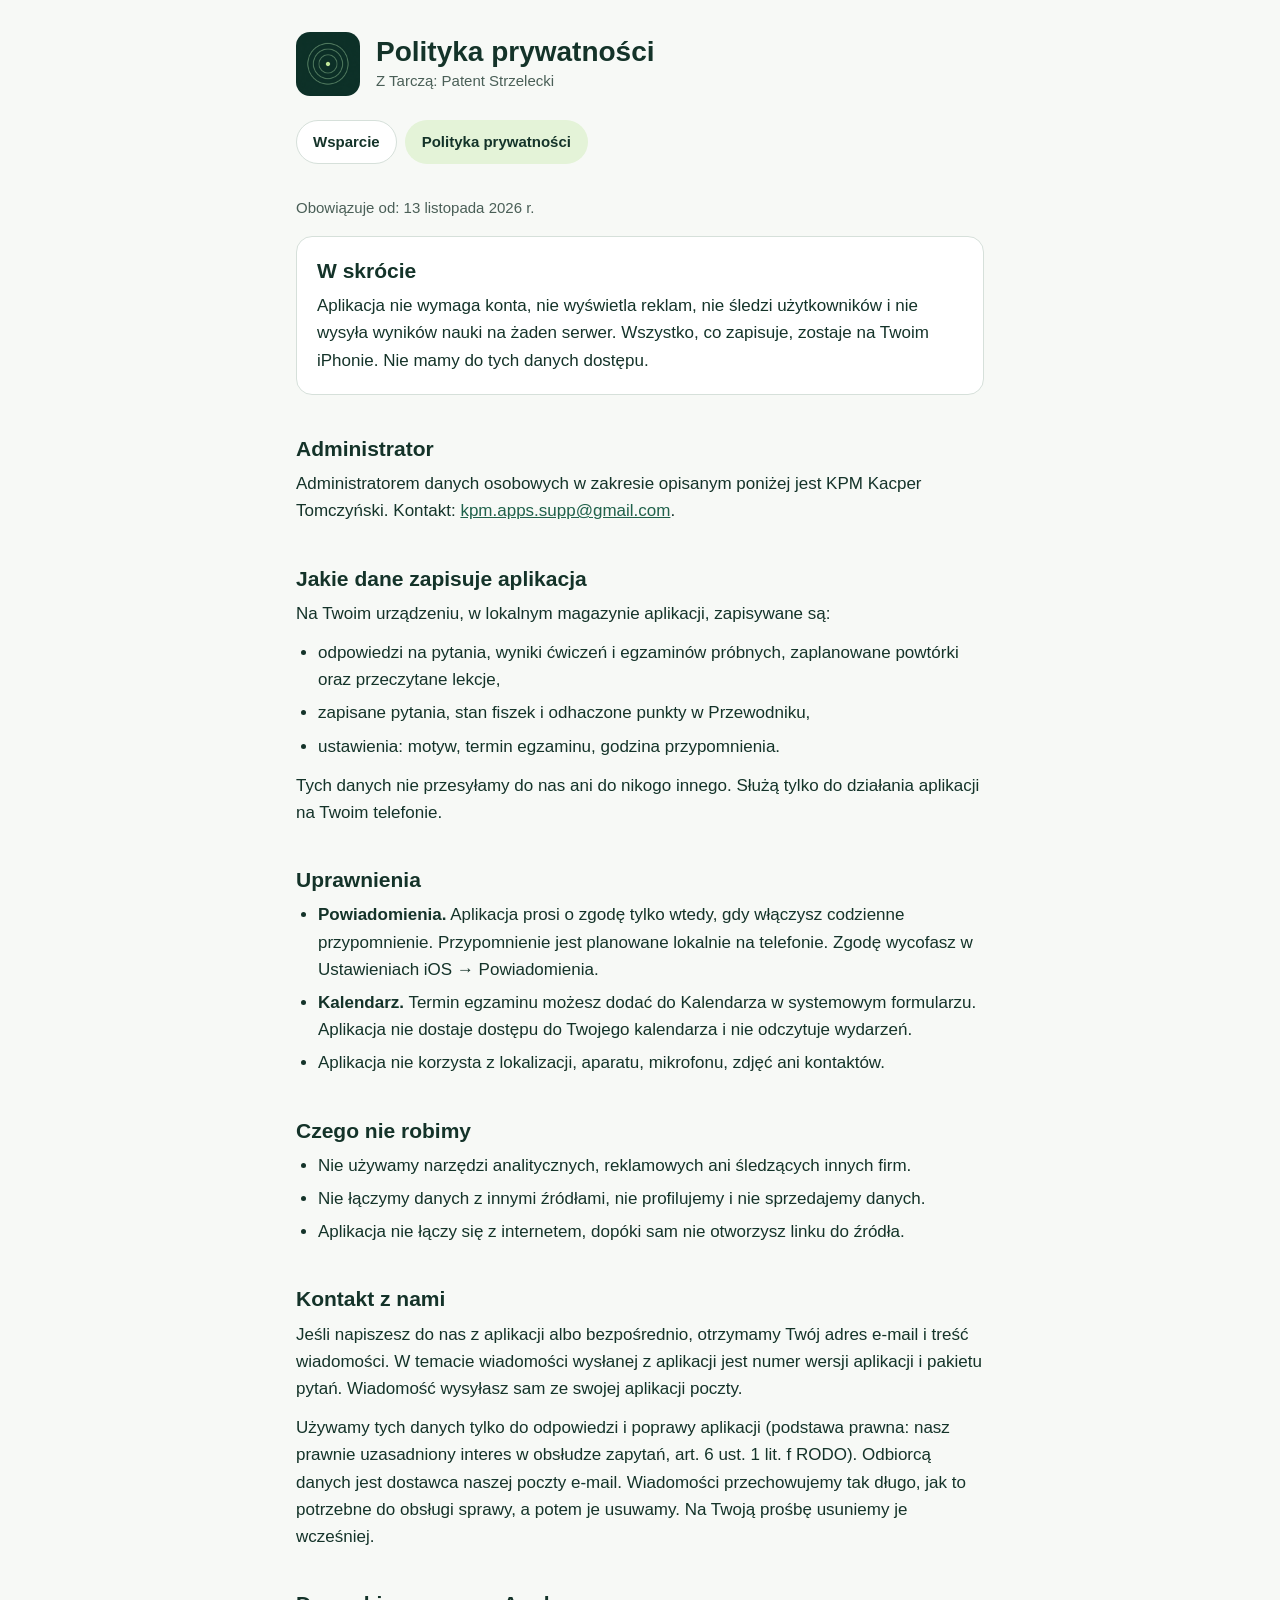
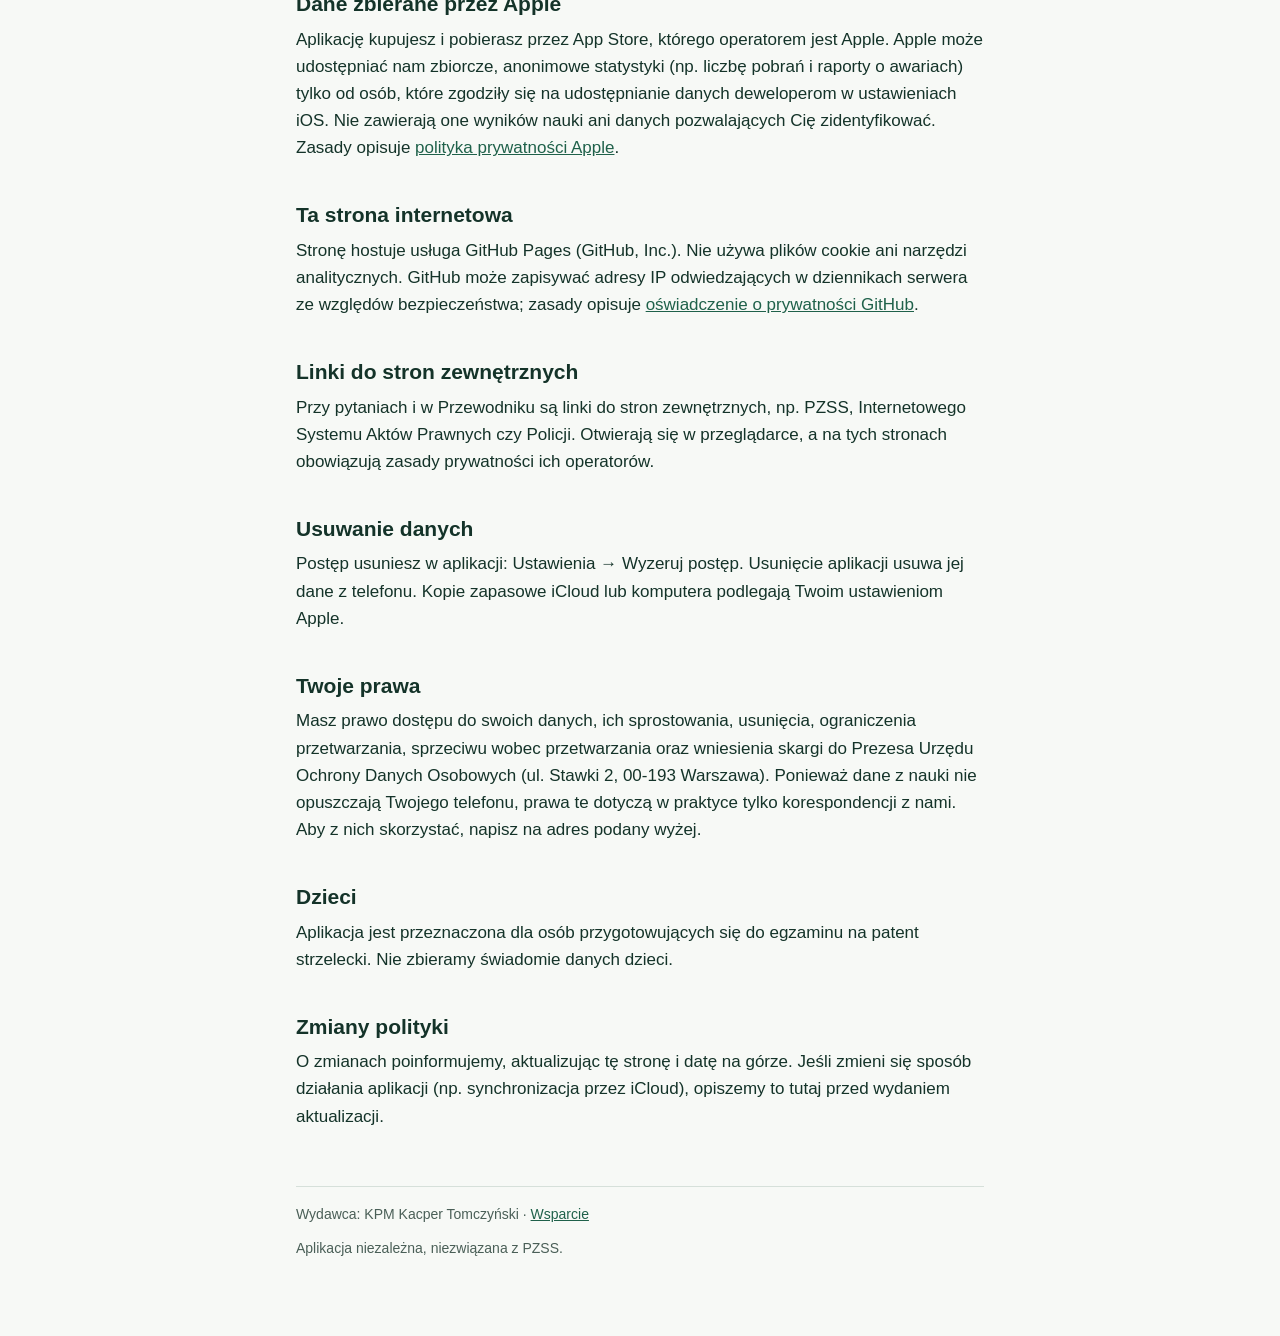
==== polityka-prywatnosci.html @ 6853750d "Add files via upload" ====
<!doctype html>
<html lang="pl">
<head>
  <meta charset="utf-8">
  <meta name="viewport" content="width=device-width, initial-scale=1">
  <title>Polityka prywatności · Z Tarczą</title>
  <meta name="description" content="Polityka prywatności aplikacji Z Tarczą: Patent Strzelecki.">
  <link rel="icon" href="ikona.png">
  <link rel="apple-touch-icon" href="ikona.png">
  <link rel="stylesheet" href="style.css">
</head>
<body>
<div class="wrap">
  <header>
    <img src="ikona.png" alt="">
    <div>
      <h1>Polityka prywatności</h1>
      <p>Z Tarczą: Patent Strzelecki</p>
    </div>
  </header>

  <nav aria-label="Strony">
    <a href="./">Wsparcie</a>
    <a href="polityka-prywatnosci.html" aria-current="page">Polityka prywatności</a>
  </nav>

  <main>
    <p class="meta">Obowiązuje od: 13 listopada 2026 r.</p>

    <section class="card" aria-labelledby="skrot">
      <h2 id="skrot" style="margin-top:0">W skrócie</h2>
      <p>Aplikacja nie wymaga konta, nie wyświetla reklam, nie śledzi użytkowników i nie wysyła wyników nauki na żaden serwer. Wszystko, co zapisuje, zostaje na Twoim iPhonie. Nie mamy do tych danych dostępu.</p>
    </section>

    <h2>Administrator</h2>
    <p>Administratorem danych osobowych w zakresie opisanym poniżej jest KPM Kacper Tomczyński. Kontakt: <a href="mailto:kpm.apps.supp@gmail.com">kpm.apps.supp@gmail.com</a>.</p>

    <h2>Jakie dane zapisuje aplikacja</h2>
    <p>Na Twoim urządzeniu, w lokalnym magazynie aplikacji, zapisywane są:</p>
    <ul>
      <li>odpowiedzi na pytania, wyniki ćwiczeń i egzaminów próbnych, zaplanowane powtórki oraz przeczytane lekcje,</li>
      <li>zapisane pytania, stan fiszek i odhaczone punkty w Przewodniku,</li>
      <li>ustawienia: motyw, termin egzaminu, godzina przypomnienia.</li>
    </ul>
    <p>Tych danych nie przesyłamy do nas ani do nikogo innego. Służą tylko do działania aplikacji na Twoim telefonie.</p>

    <h2>Uprawnienia</h2>
    <ul>
      <li><strong>Powiadomienia.</strong> Aplikacja prosi o zgodę tylko wtedy, gdy włączysz codzienne przypomnienie. Przypomnienie jest planowane lokalnie na telefonie. Zgodę wycofasz w Ustawieniach iOS → Powiadomienia.</li>
      <li><strong>Kalendarz.</strong> Termin egzaminu możesz dodać do Kalendarza w systemowym formularzu. Aplikacja nie dostaje dostępu do Twojego kalendarza i nie odczytuje wydarzeń.</li>
      <li>Aplikacja nie korzysta z lokalizacji, aparatu, mikrofonu, zdjęć ani kontaktów.</li>
    </ul>

    <h2>Czego nie robimy</h2>
    <ul>
      <li>Nie używamy narzędzi analitycznych, reklamowych ani śledzących innych firm.</li>
      <li>Nie łączymy danych z innymi źródłami, nie profilujemy i nie sprzedajemy danych.</li>
      <li>Aplikacja nie łączy się z internetem, dopóki sam nie otworzysz linku do źródła.</li>
    </ul>

    <h2>Kontakt z nami</h2>
    <p>Jeśli napiszesz do nas z aplikacji albo bezpośrednio, otrzymamy Twój adres e-mail i treść wiadomości. W temacie wiadomości wysłanej z aplikacji jest numer wersji aplikacji i pakietu pytań. Wiadomość wysyłasz sam ze swojej aplikacji poczty.</p>
    <p>Używamy tych danych tylko do odpowiedzi i poprawy aplikacji (podstawa prawna: nasz prawnie uzasadniony interes w obsłudze zapytań, art. 6 ust. 1 lit. f RODO). Odbiorcą danych jest dostawca naszej poczty e-mail. Wiadomości przechowujemy tak długo, jak to potrzebne do obsługi sprawy, a potem je usuwamy. Na Twoją prośbę usuniemy je wcześniej.</p>

    <h2>Dane zbierane przez Apple</h2>
    <p>Aplikację kupujesz i pobierasz przez App Store, którego operatorem jest Apple. Apple może udostępniać nam zbiorcze, anonimowe statystyki (np. liczbę pobrań i raporty o awariach) tylko od osób, które zgodziły się na udostępnianie danych deweloperom w ustawieniach iOS. Nie zawierają one wyników nauki ani danych pozwalających Cię zidentyfikować. Zasady opisuje <a href="https://www.apple.com/pl/legal/privacy/">polityka prywatności Apple</a>.</p>

    <h2>Ta strona internetowa</h2>
    <p>Stronę hostuje usługa GitHub Pages (GitHub, Inc.). Nie używa plików cookie ani narzędzi analitycznych. GitHub może zapisywać adresy IP odwiedzających w dziennikach serwera ze względów bezpieczeństwa; zasady opisuje <a href="https://docs.github.com/en/site-policy/privacy-policies/github-general-privacy-statement">oświadczenie o prywatności GitHub</a>.</p>

    <h2>Linki do stron zewnętrznych</h2>
    <p>Przy pytaniach i w Przewodniku są linki do stron zewnętrznych, np. PZSS, Internetowego Systemu Aktów Prawnych czy Policji. Otwierają się w przeglądarce, a na tych stronach obowiązują zasady prywatności ich operatorów.</p>

    <h2>Usuwanie danych</h2>
    <p>Postęp usuniesz w aplikacji: Ustawienia → Wyzeruj postęp. Usunięcie aplikacji usuwa jej dane z telefonu. Kopie zapasowe iCloud lub komputera podlegają Twoim ustawieniom Apple.</p>

    <h2>Twoje prawa</h2>
    <p>Masz prawo dostępu do swoich danych, ich sprostowania, usunięcia, ograniczenia przetwarzania, sprzeciwu wobec przetwarzania oraz wniesienia skargi do Prezesa Urzędu Ochrony Danych Osobowych (ul. Stawki 2, 00-193 Warszawa). Ponieważ dane z nauki nie opuszczają Twojego telefonu, prawa te dotyczą w praktyce tylko korespondencji z nami. Aby z nich skorzystać, napisz na adres podany wyżej.</p>

    <h2>Dzieci</h2>
    <p>Aplikacja jest przeznaczona dla osób przygotowujących się do egzaminu na patent strzelecki. Nie zbieramy świadomie danych dzieci.</p>

    <h2>Zmiany polityki</h2>
    <p>O zmianach poinformujemy, aktualizując tę stronę i datę na górze. Jeśli zmieni się sposób działania aplikacji (np. synchronizacja przez iCloud), opiszemy to tutaj przed wydaniem aktualizacji.</p>
  </main>

  <footer>
    <p>Wydawca: KPM Kacper Tomczyński · <a href="./">Wsparcie</a></p>
    <p>Aplikacja niezależna, niezwiązana z PZSS.</p>
  </footer>
</div>
</body>
</html>
---- style.css ----
:root {
  --bg: #f7f9f6;
  --surface: #ffffff;
  --text: #143329;
  --muted: #4a5f57;
  --accent: #1f614a;
  --accent-soft: #e4f3d8;
  --border: #d6e0da;
  color-scheme: light dark;
}

@media (prefers-color-scheme: dark) {
  :root {
    --bg: #0e1a16;
    --surface: #15241f;
    --text: #e8f0ec;
    --muted: #a9bab3;
    --accent: #a1d985;
    --accent-soft: #1f3a2e;
    --border: #2a3d35;
  }
}

* { box-sizing: border-box; }

body {
  margin: 0;
  background: var(--bg);
  color: var(--text);
  font: 17px/1.6 -apple-system, BlinkMacSystemFont, "SF Pro Text", "Segoe UI", Roboto, sans-serif;
  -webkit-text-size-adjust: 100%;
}

.wrap { max-width: 720px; margin: 0 auto; padding: 32px 16px 64px; }

header { display: flex; align-items: center; gap: 16px; margin-bottom: 8px; }
header img { width: 64px; height: 64px; border-radius: 14px; flex: none; }
header p { margin: 0; color: var(--muted); font-size: 15px; }

nav { display: flex; flex-wrap: wrap; gap: 8px; margin: 24px 0 32px; }
nav a {
  display: inline-flex; align-items: center; min-height: 44px; padding: 0 16px;
  border: 1px solid var(--border); border-radius: 999px; background: var(--surface);
  color: var(--text); text-decoration: none; font-weight: 600; font-size: 15px;
}
nav a[aria-current="page"] { background: var(--accent-soft); border-color: transparent; }

h1 { font-size: 28px; line-height: 1.2; margin: 0; }
h2 { font-size: 21px; line-height: 1.3; margin: 40px 0 8px; }
h3 { font-size: 17px; margin: 24px 0 4px; }
p, ul { margin: 0 0 12px; }
ul { padding-left: 22px; }
li { margin-bottom: 6px; }
a { color: var(--accent); }

.lead { font-size: 19px; color: var(--muted); margin-top: 8px; }

.card {
  background: var(--surface); border: 1px solid var(--border); border-radius: 16px;
  padding: 20px; margin: 16px 0;
}
.card p:last-child, .card ul:last-child { margin-bottom: 0; }

.meta { color: var(--muted); font-size: 15px; }

footer { margin-top: 56px; padding-top: 16px; border-top: 1px solid var(--border); color: var(--muted); font-size: 14px; }
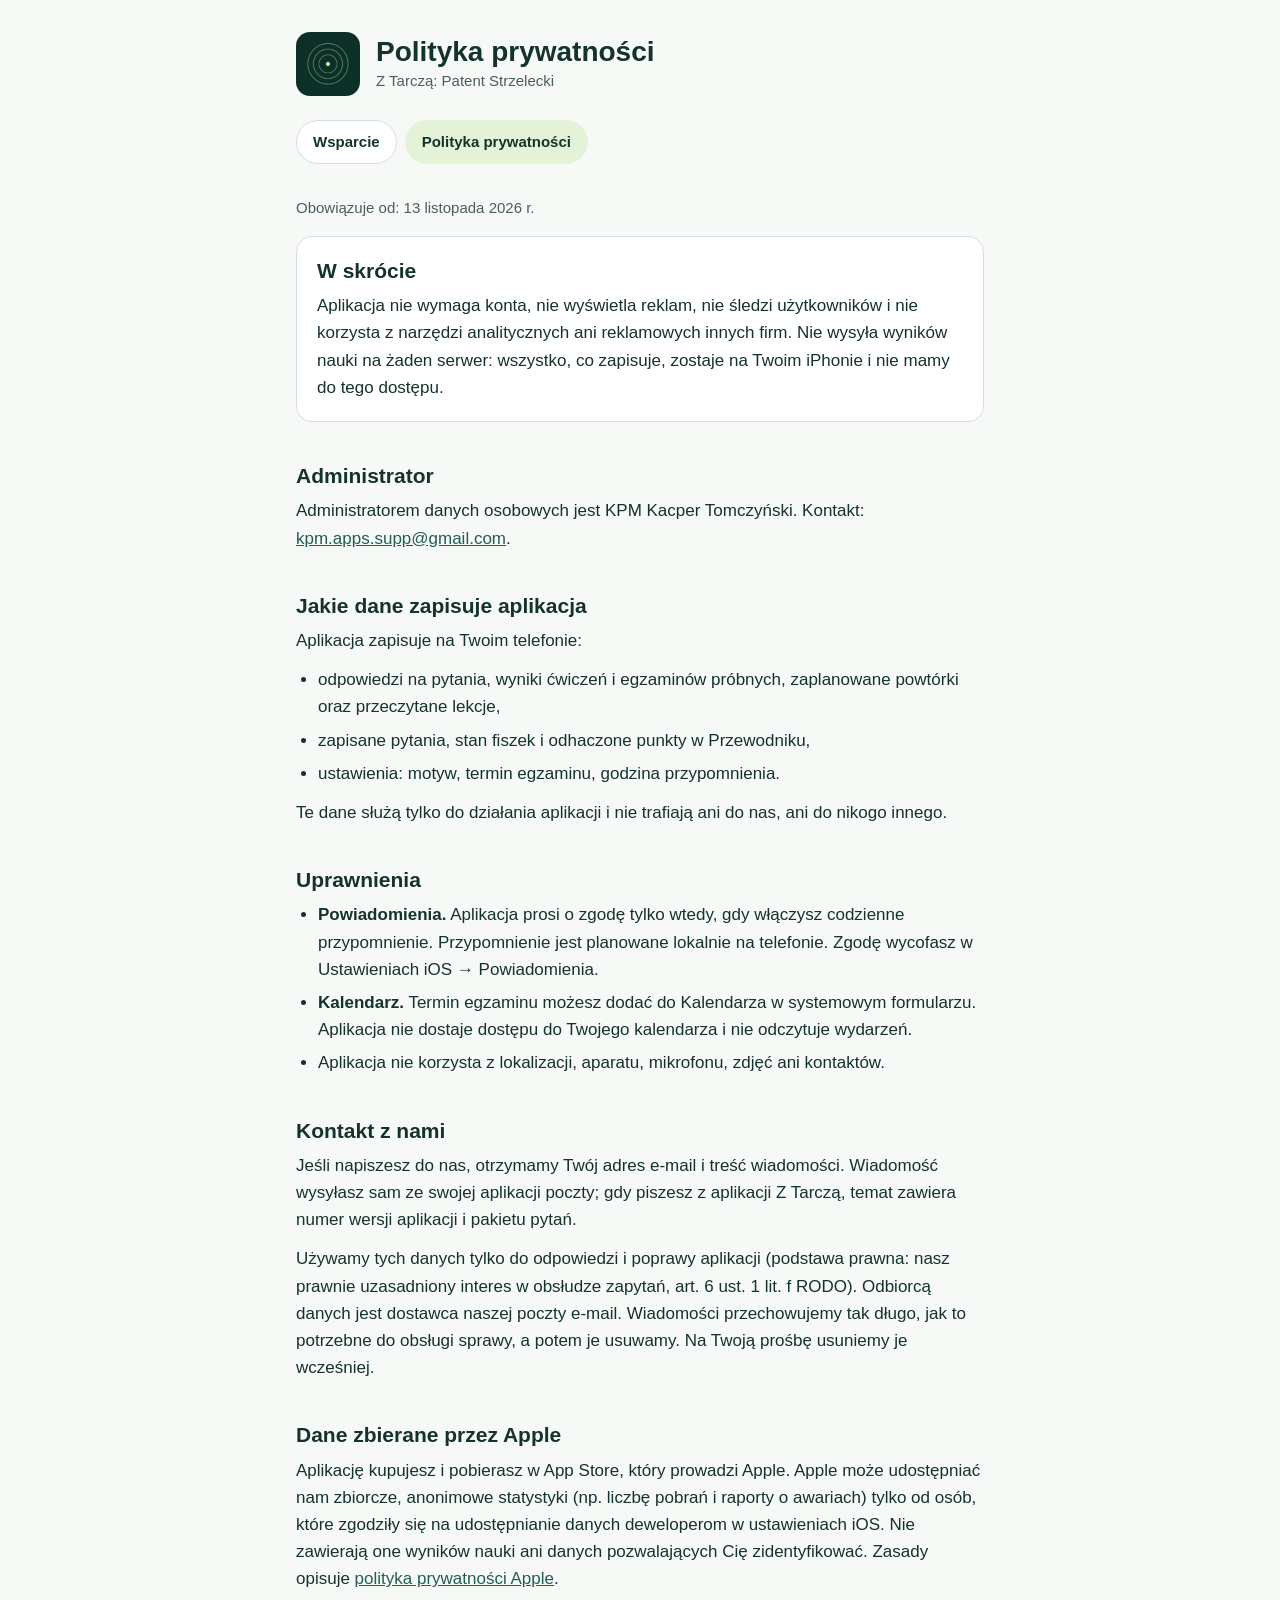
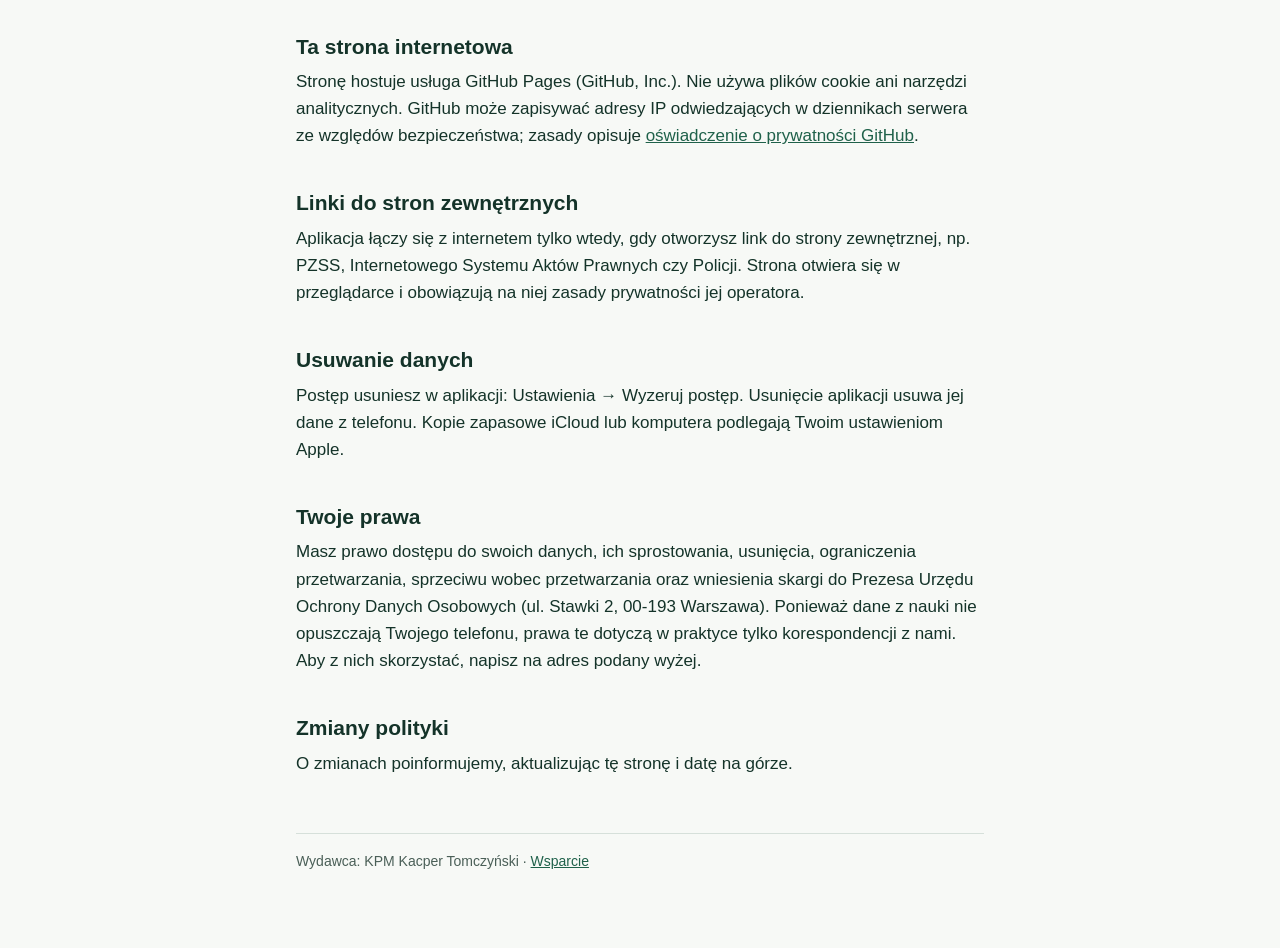
==== commit 6a362dfa: "Add files via upload" ====
--- a/polityka-prywatnosci.html
+++ b/polityka-prywatnosci.html
@@ -29,20 +29,20 @@
 
     <section class="card" aria-labelledby="skrot">
       <h2 id="skrot" style="margin-top:0">W skrócie</h2>
-      <p>Aplikacja nie wymaga konta, nie wyświetla reklam, nie śledzi użytkowników i nie wysyła wyników nauki na żaden serwer. Wszystko, co zapisuje, zostaje na Twoim iPhonie. Nie mamy do tych danych dostępu.</p>
+      <p>Aplikacja nie wymaga konta, nie wyświetla reklam, nie śledzi użytkowników i nie korzysta z narzędzi analitycznych ani reklamowych innych firm. Nie wysyła wyników nauki na żaden serwer: wszystko, co zapisuje, zostaje na Twoim iPhonie i nie mamy do tego dostępu.</p>
     </section>
 
     <h2>Administrator</h2>
-    <p>Administratorem danych osobowych w zakresie opisanym poniżej jest KPM Kacper Tomczyński. Kontakt: <a href="mailto:kpm.apps.supp@gmail.com">kpm.apps.supp@gmail.com</a>.</p>
+    <p>Administratorem danych osobowych jest KPM Kacper Tomczyński. Kontakt: <a href="mailto:kpm.apps.supp@gmail.com">kpm.apps.supp@gmail.com</a>.</p>
 
     <h2>Jakie dane zapisuje aplikacja</h2>
-    <p>Na Twoim urządzeniu, w lokalnym magazynie aplikacji, zapisywane są:</p>
+    <p>Aplikacja zapisuje na Twoim telefonie:</p>
     <ul>
       <li>odpowiedzi na pytania, wyniki ćwiczeń i egzaminów próbnych, zaplanowane powtórki oraz przeczytane lekcje,</li>
       <li>zapisane pytania, stan fiszek i odhaczone punkty w Przewodniku,</li>
       <li>ustawienia: motyw, termin egzaminu, godzina przypomnienia.</li>
     </ul>
-    <p>Tych danych nie przesyłamy do nas ani do nikogo innego. Służą tylko do działania aplikacji na Twoim telefonie.</p>
+    <p>Te dane służą tylko do działania aplikacji i nie trafiają ani do nas, ani do nikogo innego.</p>
 
     <h2>Uprawnienia</h2>
     <ul>
@@ -51,25 +51,18 @@
       <li>Aplikacja nie korzysta z lokalizacji, aparatu, mikrofonu, zdjęć ani kontaktów.</li>
     </ul>
 
-    <h2>Czego nie robimy</h2>
-    <ul>
-      <li>Nie używamy narzędzi analitycznych, reklamowych ani śledzących innych firm.</li>
-      <li>Nie łączymy danych z innymi źródłami, nie profilujemy i nie sprzedajemy danych.</li>
-      <li>Aplikacja nie łączy się z internetem, dopóki sam nie otworzysz linku do źródła.</li>
-    </ul>
-
     <h2>Kontakt z nami</h2>
-    <p>Jeśli napiszesz do nas z aplikacji albo bezpośrednio, otrzymamy Twój adres e-mail i treść wiadomości. W temacie wiadomości wysłanej z aplikacji jest numer wersji aplikacji i pakietu pytań. Wiadomość wysyłasz sam ze swojej aplikacji poczty.</p>
+    <p>Jeśli napiszesz do nas, otrzymamy Twój adres e-mail i treść wiadomości. Wiadomość wysyłasz sam ze swojej aplikacji poczty; gdy piszesz z aplikacji Z Tarczą, temat zawiera numer wersji aplikacji i pakietu pytań.</p>
     <p>Używamy tych danych tylko do odpowiedzi i poprawy aplikacji (podstawa prawna: nasz prawnie uzasadniony interes w obsłudze zapytań, art. 6 ust. 1 lit. f RODO). Odbiorcą danych jest dostawca naszej poczty e-mail. Wiadomości przechowujemy tak długo, jak to potrzebne do obsługi sprawy, a potem je usuwamy. Na Twoją prośbę usuniemy je wcześniej.</p>
 
     <h2>Dane zbierane przez Apple</h2>
-    <p>Aplikację kupujesz i pobierasz przez App Store, którego operatorem jest Apple. Apple może udostępniać nam zbiorcze, anonimowe statystyki (np. liczbę pobrań i raporty o awariach) tylko od osób, które zgodziły się na udostępnianie danych deweloperom w ustawieniach iOS. Nie zawierają one wyników nauki ani danych pozwalających Cię zidentyfikować. Zasady opisuje <a href="https://www.apple.com/pl/legal/privacy/">polityka prywatności Apple</a>.</p>
+    <p>Aplikację kupujesz i pobierasz w App Store, który prowadzi Apple. Apple może udostępniać nam zbiorcze, anonimowe statystyki (np. liczbę pobrań i raporty o awariach) tylko od osób, które zgodziły się na udostępnianie danych deweloperom w ustawieniach iOS. Nie zawierają one wyników nauki ani danych pozwalających Cię zidentyfikować. Zasady opisuje <a href="https://www.apple.com/pl/legal/privacy/">polityka prywatności Apple</a>.</p>
 
     <h2>Ta strona internetowa</h2>
     <p>Stronę hostuje usługa GitHub Pages (GitHub, Inc.). Nie używa plików cookie ani narzędzi analitycznych. GitHub może zapisywać adresy IP odwiedzających w dziennikach serwera ze względów bezpieczeństwa; zasady opisuje <a href="https://docs.github.com/en/site-policy/privacy-policies/github-general-privacy-statement">oświadczenie o prywatności GitHub</a>.</p>
 
     <h2>Linki do stron zewnętrznych</h2>
-    <p>Przy pytaniach i w Przewodniku są linki do stron zewnętrznych, np. PZSS, Internetowego Systemu Aktów Prawnych czy Policji. Otwierają się w przeglądarce, a na tych stronach obowiązują zasady prywatności ich operatorów.</p>
+    <p>Aplikacja łączy się z internetem tylko wtedy, gdy otworzysz link do strony zewnętrznej, np. PZSS, Internetowego Systemu Aktów Prawnych czy Policji. Strona otwiera się w przeglądarce i obowiązują na niej zasady prywatności jej operatora.</p>
 
     <h2>Usuwanie danych</h2>
     <p>Postęp usuniesz w aplikacji: Ustawienia → Wyzeruj postęp. Usunięcie aplikacji usuwa jej dane z telefonu. Kopie zapasowe iCloud lub komputera podlegają Twoim ustawieniom Apple.</p>
@@ -77,16 +70,12 @@
     <h2>Twoje prawa</h2>
     <p>Masz prawo dostępu do swoich danych, ich sprostowania, usunięcia, ograniczenia przetwarzania, sprzeciwu wobec przetwarzania oraz wniesienia skargi do Prezesa Urzędu Ochrony Danych Osobowych (ul. Stawki 2, 00-193 Warszawa). Ponieważ dane z nauki nie opuszczają Twojego telefonu, prawa te dotyczą w praktyce tylko korespondencji z nami. Aby z nich skorzystać, napisz na adres podany wyżej.</p>
 
-    <h2>Dzieci</h2>
-    <p>Aplikacja jest przeznaczona dla osób przygotowujących się do egzaminu na patent strzelecki. Nie zbieramy świadomie danych dzieci.</p>
-
     <h2>Zmiany polityki</h2>
-    <p>O zmianach poinformujemy, aktualizując tę stronę i datę na górze. Jeśli zmieni się sposób działania aplikacji (np. synchronizacja przez iCloud), opiszemy to tutaj przed wydaniem aktualizacji.</p>
+    <p>O zmianach poinformujemy, aktualizując tę stronę i datę na górze.</p>
   </main>
 
   <footer>
     <p>Wydawca: KPM Kacper Tomczyński · <a href="./">Wsparcie</a></p>
-    <p>Aplikacja niezależna, niezwiązana z PZSS.</p>
   </footer>
 </div>
 </body>
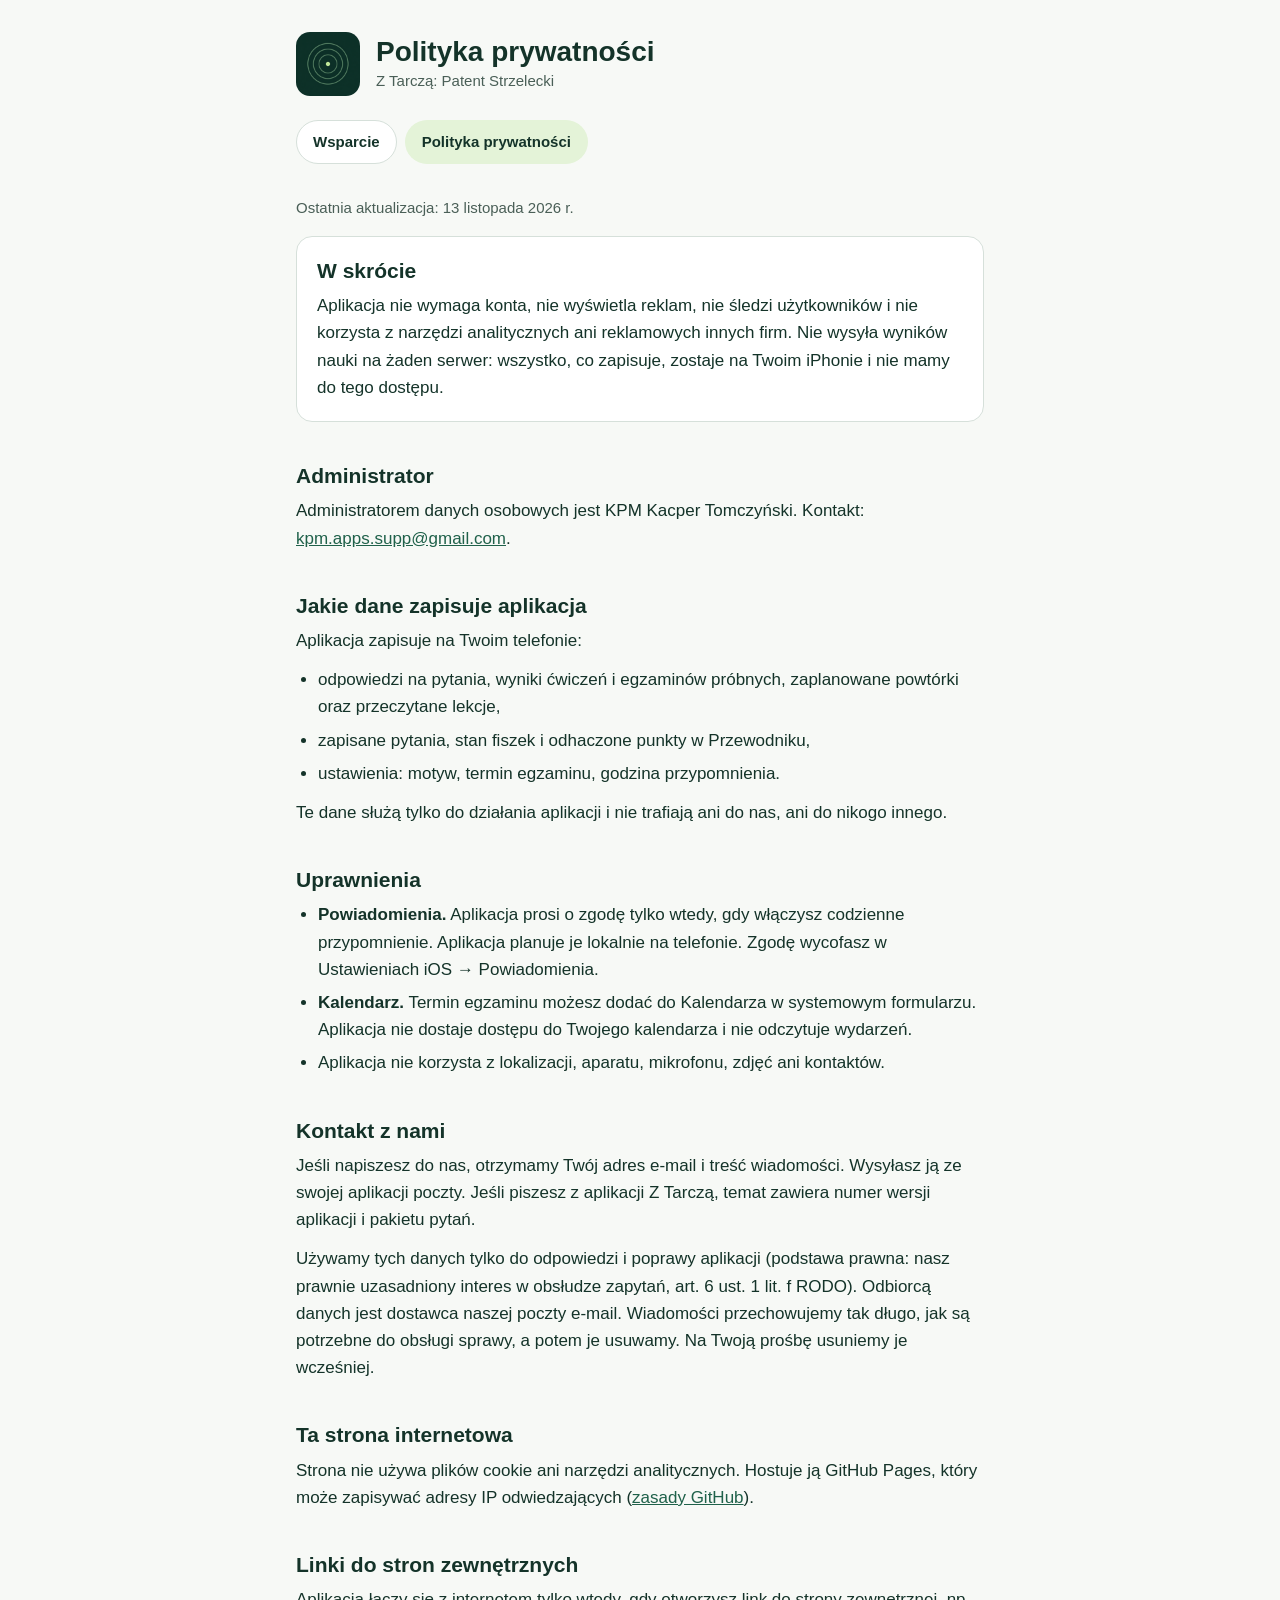
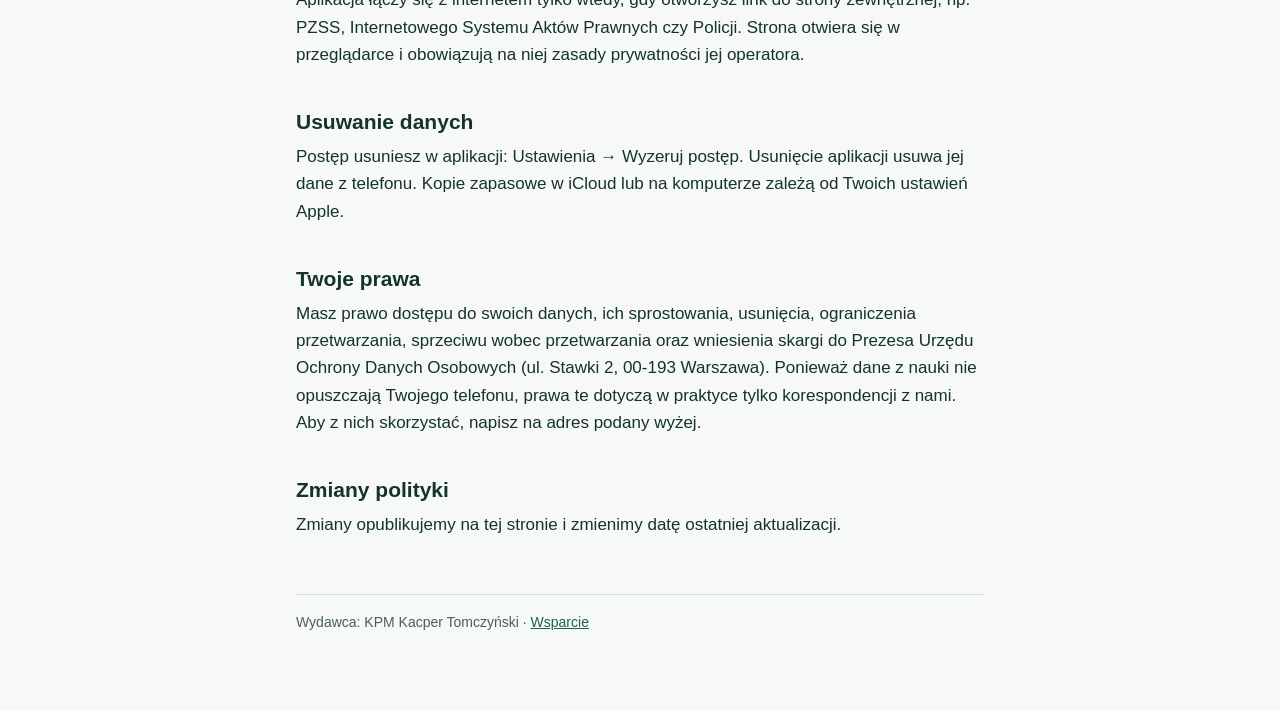
==== commit fcf0930a: "Add files via upload" ====
--- a/polityka-prywatnosci.html
+++ b/polityka-prywatnosci.html
@@ -25,7 +25,7 @@
   </nav>
 
   <main>
-    <p class="meta">Obowiązuje od: 13 listopada 2026 r.</p>
+    <p class="meta">Ostatnia aktualizacja: 13 listopada 2026 r.</p>
 
     <section class="card" aria-labelledby="skrot">
       <h2 id="skrot" style="margin-top:0">W skrócie</h2>
@@ -46,32 +46,29 @@
 
     <h2>Uprawnienia</h2>
     <ul>
-      <li><strong>Powiadomienia.</strong> Aplikacja prosi o zgodę tylko wtedy, gdy włączysz codzienne przypomnienie. Przypomnienie jest planowane lokalnie na telefonie. Zgodę wycofasz w Ustawieniach iOS → Powiadomienia.</li>
+      <li><strong>Powiadomienia.</strong> Aplikacja prosi o zgodę tylko wtedy, gdy włączysz codzienne przypomnienie. Aplikacja planuje je lokalnie na telefonie. Zgodę wycofasz w Ustawieniach iOS → Powiadomienia.</li>
       <li><strong>Kalendarz.</strong> Termin egzaminu możesz dodać do Kalendarza w systemowym formularzu. Aplikacja nie dostaje dostępu do Twojego kalendarza i nie odczytuje wydarzeń.</li>
       <li>Aplikacja nie korzysta z lokalizacji, aparatu, mikrofonu, zdjęć ani kontaktów.</li>
     </ul>
 
     <h2>Kontakt z nami</h2>
-    <p>Jeśli napiszesz do nas, otrzymamy Twój adres e-mail i treść wiadomości. Wiadomość wysyłasz sam ze swojej aplikacji poczty; gdy piszesz z aplikacji Z Tarczą, temat zawiera numer wersji aplikacji i pakietu pytań.</p>
-    <p>Używamy tych danych tylko do odpowiedzi i poprawy aplikacji (podstawa prawna: nasz prawnie uzasadniony interes w obsłudze zapytań, art. 6 ust. 1 lit. f RODO). Odbiorcą danych jest dostawca naszej poczty e-mail. Wiadomości przechowujemy tak długo, jak to potrzebne do obsługi sprawy, a potem je usuwamy. Na Twoją prośbę usuniemy je wcześniej.</p>
-
-    <h2>Dane zbierane przez Apple</h2>
-    <p>Aplikację kupujesz i pobierasz w App Store, który prowadzi Apple. Apple może udostępniać nam zbiorcze, anonimowe statystyki (np. liczbę pobrań i raporty o awariach) tylko od osób, które zgodziły się na udostępnianie danych deweloperom w ustawieniach iOS. Nie zawierają one wyników nauki ani danych pozwalających Cię zidentyfikować. Zasady opisuje <a href="https://www.apple.com/pl/legal/privacy/">polityka prywatności Apple</a>.</p>
+    <p>Jeśli napiszesz do nas, otrzymamy Twój adres e-mail i treść wiadomości. Wysyłasz ją ze swojej aplikacji poczty. Jeśli piszesz z aplikacji Z Tarczą, temat zawiera numer wersji aplikacji i pakietu pytań.</p>
+    <p>Używamy tych danych tylko do odpowiedzi i poprawy aplikacji (podstawa prawna: nasz prawnie uzasadniony interes w obsłudze zapytań, art. 6 ust. 1 lit. f RODO). Odbiorcą danych jest dostawca naszej poczty e-mail. Wiadomości przechowujemy tak długo, jak są potrzebne do obsługi sprawy, a potem je usuwamy. Na Twoją prośbę usuniemy je wcześniej.</p>
 
     <h2>Ta strona internetowa</h2>
-    <p>Stronę hostuje usługa GitHub Pages (GitHub, Inc.). Nie używa plików cookie ani narzędzi analitycznych. GitHub może zapisywać adresy IP odwiedzających w dziennikach serwera ze względów bezpieczeństwa; zasady opisuje <a href="https://docs.github.com/en/site-policy/privacy-policies/github-general-privacy-statement">oświadczenie o prywatności GitHub</a>.</p>
+    <p>Strona nie używa plików cookie ani narzędzi analitycznych. Hostuje ją GitHub Pages, który może zapisywać adresy IP odwiedzających (<a href="https://docs.github.com/en/site-policy/privacy-policies/github-general-privacy-statement">zasady GitHub</a>).</p>
 
     <h2>Linki do stron zewnętrznych</h2>
     <p>Aplikacja łączy się z internetem tylko wtedy, gdy otworzysz link do strony zewnętrznej, np. PZSS, Internetowego Systemu Aktów Prawnych czy Policji. Strona otwiera się w przeglądarce i obowiązują na niej zasady prywatności jej operatora.</p>
 
     <h2>Usuwanie danych</h2>
-    <p>Postęp usuniesz w aplikacji: Ustawienia → Wyzeruj postęp. Usunięcie aplikacji usuwa jej dane z telefonu. Kopie zapasowe iCloud lub komputera podlegają Twoim ustawieniom Apple.</p>
+    <p>Postęp usuniesz w aplikacji: Ustawienia → Wyzeruj postęp. Usunięcie aplikacji usuwa jej dane z telefonu. Kopie zapasowe w iCloud lub na komputerze zależą od Twoich ustawień Apple.</p>
 
     <h2>Twoje prawa</h2>
     <p>Masz prawo dostępu do swoich danych, ich sprostowania, usunięcia, ograniczenia przetwarzania, sprzeciwu wobec przetwarzania oraz wniesienia skargi do Prezesa Urzędu Ochrony Danych Osobowych (ul. Stawki 2, 00-193 Warszawa). Ponieważ dane z nauki nie opuszczają Twojego telefonu, prawa te dotyczą w praktyce tylko korespondencji z nami. Aby z nich skorzystać, napisz na adres podany wyżej.</p>
 
     <h2>Zmiany polityki</h2>
-    <p>O zmianach poinformujemy, aktualizując tę stronę i datę na górze.</p>
+    <p>Zmiany opublikujemy na tej stronie i zmienimy datę ostatniej aktualizacji.</p>
   </main>
 
   <footer>
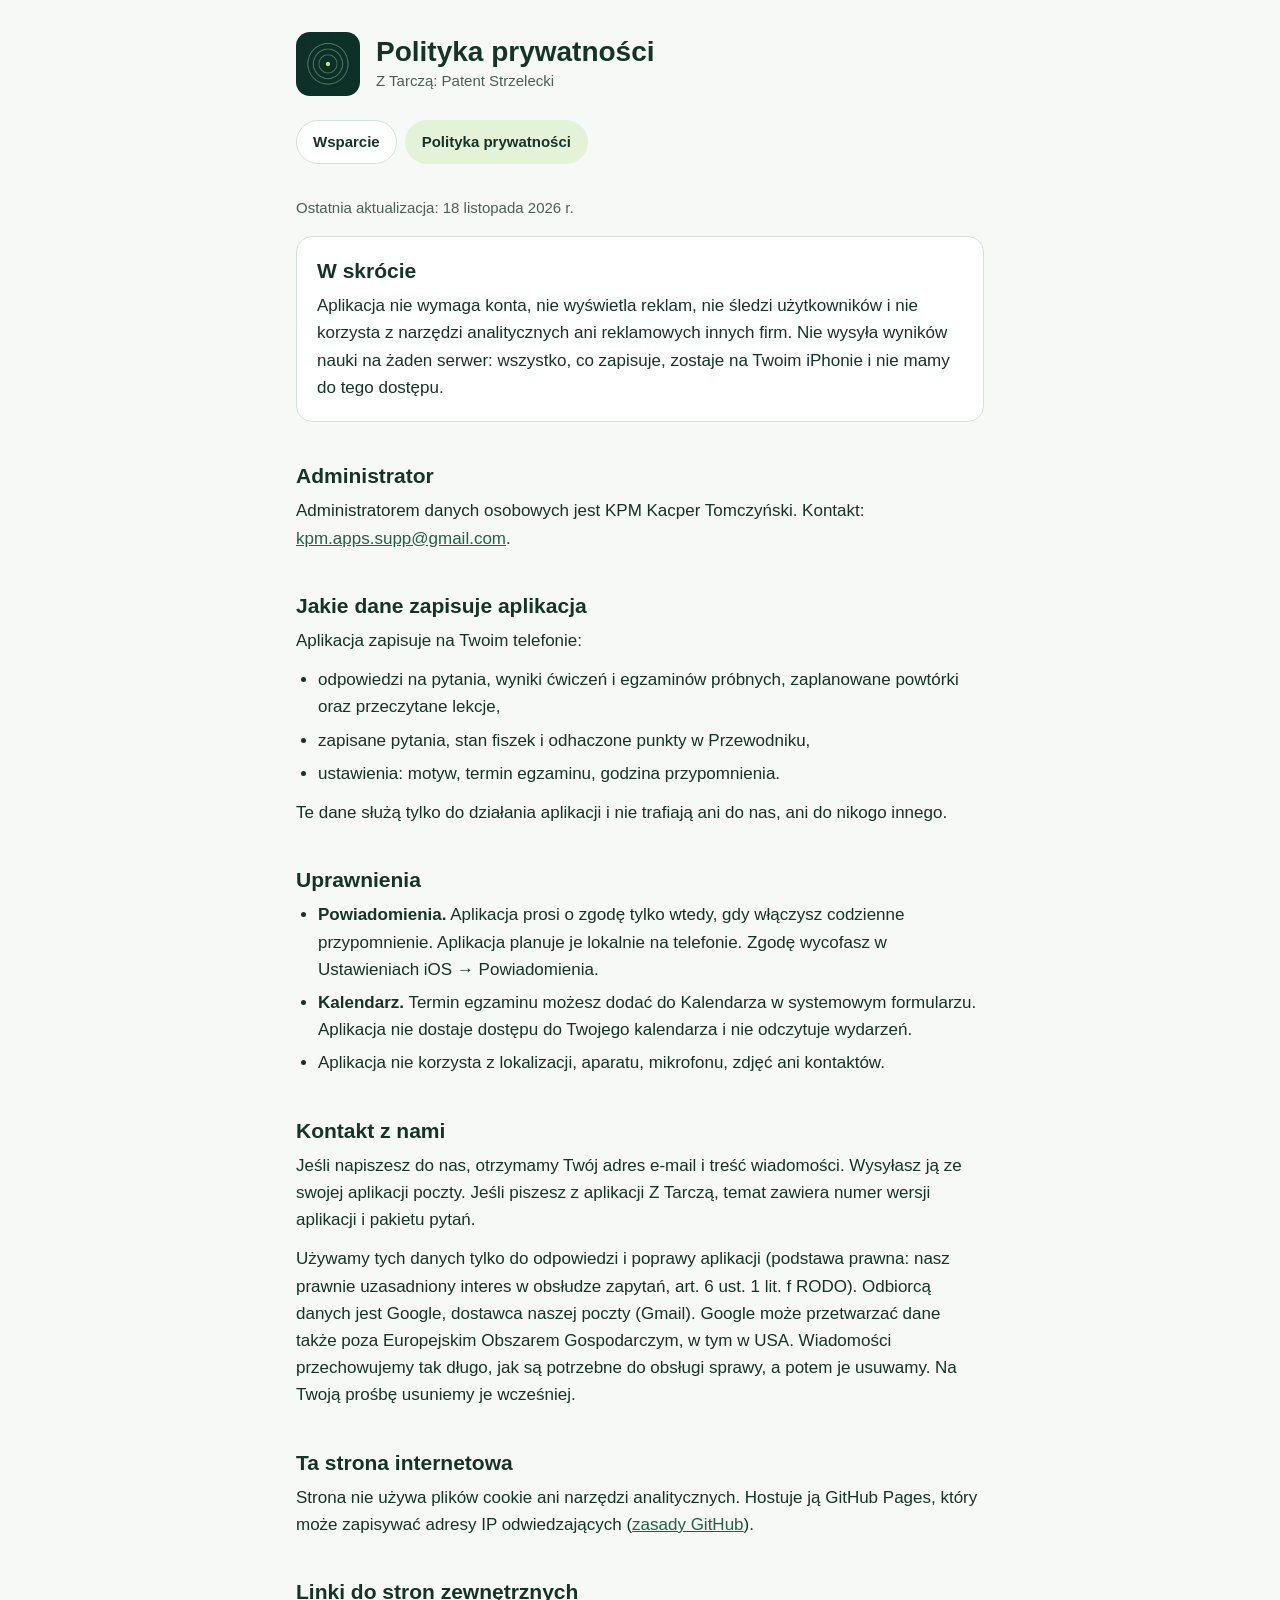
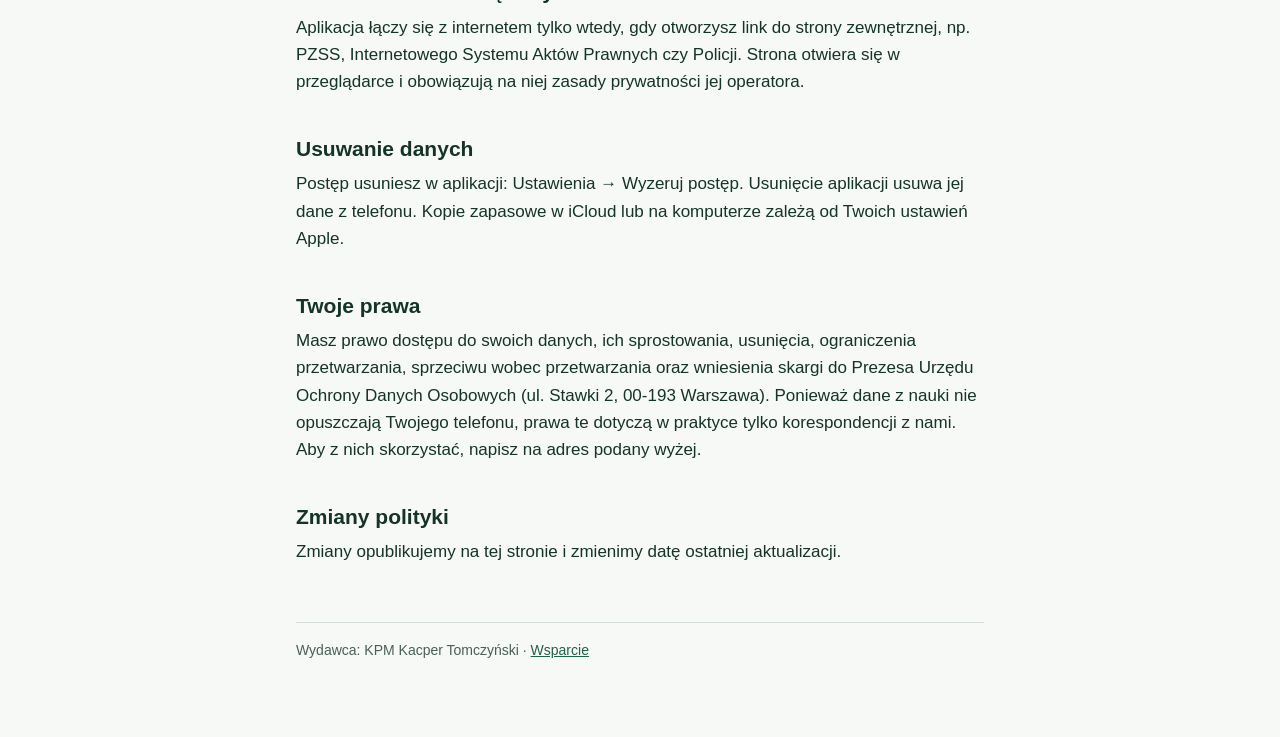
==== commit 6dfbe3cd: "Add files via upload" ====
--- a/polityka-prywatnosci.html
+++ b/polityka-prywatnosci.html
@@ -25,7 +25,7 @@
   </nav>
 
   <main>
-    <p class="meta">Ostatnia aktualizacja: 13 listopada 2026 r.</p>
+    <p class="meta">Ostatnia aktualizacja: 18 listopada 2026 r.</p>
 
     <section class="card" aria-labelledby="skrot">
       <h2 id="skrot" style="margin-top:0">W skrócie</h2>
@@ -53,7 +53,7 @@
 
     <h2>Kontakt z nami</h2>
     <p>Jeśli napiszesz do nas, otrzymamy Twój adres e-mail i treść wiadomości. Wysyłasz ją ze swojej aplikacji poczty. Jeśli piszesz z aplikacji Z Tarczą, temat zawiera numer wersji aplikacji i pakietu pytań.</p>
-    <p>Używamy tych danych tylko do odpowiedzi i poprawy aplikacji (podstawa prawna: nasz prawnie uzasadniony interes w obsłudze zapytań, art. 6 ust. 1 lit. f RODO). Odbiorcą danych jest dostawca naszej poczty e-mail. Wiadomości przechowujemy tak długo, jak są potrzebne do obsługi sprawy, a potem je usuwamy. Na Twoją prośbę usuniemy je wcześniej.</p>
+    <p>Używamy tych danych tylko do odpowiedzi i poprawy aplikacji (podstawa prawna: nasz prawnie uzasadniony interes w obsłudze zapytań, art. 6 ust. 1 lit. f RODO). Odbiorcą danych jest Google, dostawca naszej poczty (Gmail). Google może przetwarzać dane także poza Europejskim Obszarem Gospodarczym, w tym w USA. Wiadomości przechowujemy tak długo, jak są potrzebne do obsługi sprawy, a potem je usuwamy. Na Twoją prośbę usuniemy je wcześniej.</p>
 
     <h2>Ta strona internetowa</h2>
     <p>Strona nie używa plików cookie ani narzędzi analitycznych. Hostuje ją GitHub Pages, który może zapisywać adresy IP odwiedzających (<a href="https://docs.github.com/en/site-policy/privacy-policies/github-general-privacy-statement">zasady GitHub</a>).</p>
